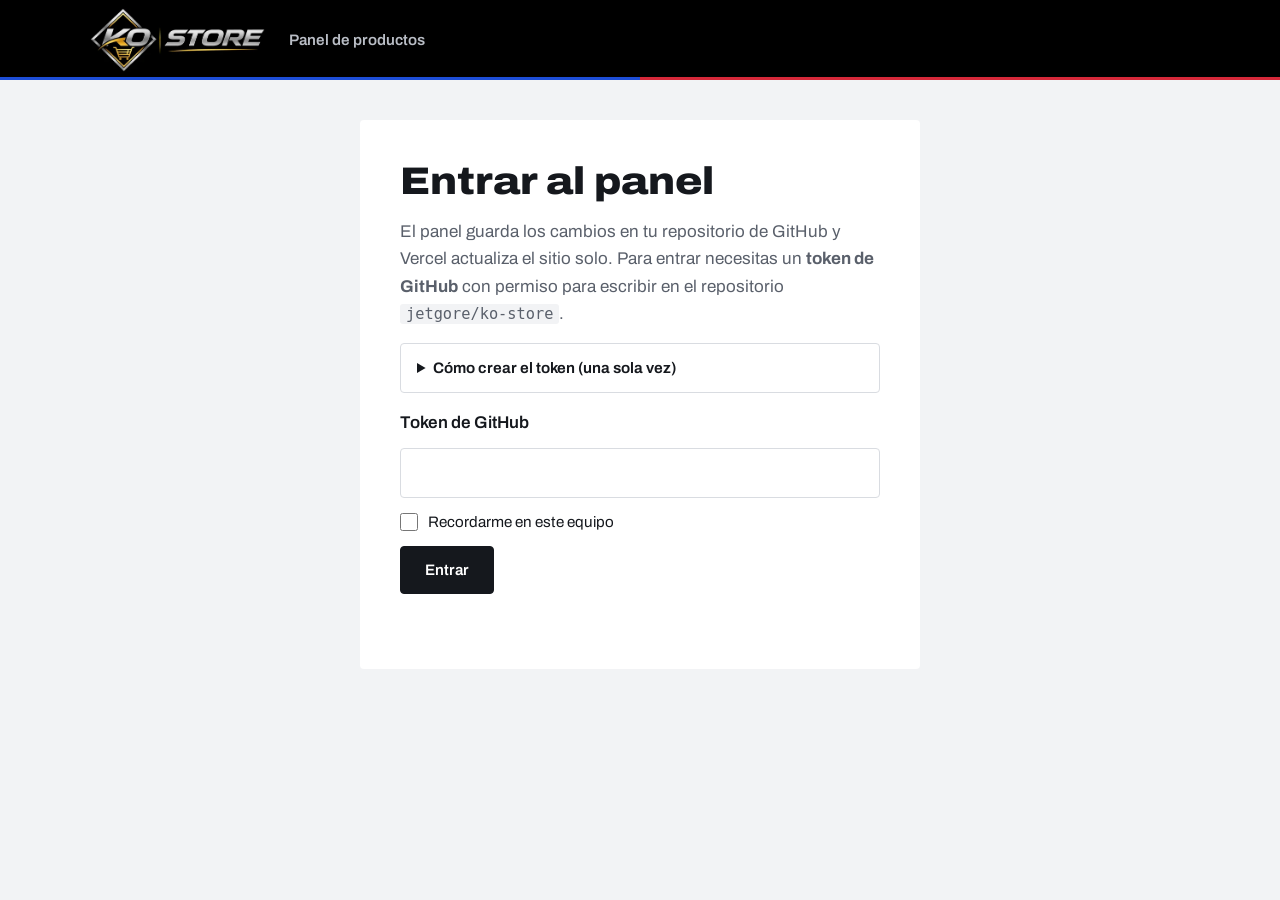
==== admin.html @ 57904e0a "Agrega panel de administración de productos - admin.html: crear, editar, ocultar, destacar y borrar " ====
<!doctype html>
<html lang="es-CL">
<head>
  <meta charset="utf-8">
  <meta name="viewport" content="width=device-width, initial-scale=1">
  <meta name="robots" content="noindex, nofollow">
  <title>Panel de productos — KO Store</title>
  <link rel="icon" type="image/png" href="recursosgraficos/favicon.png">
  <link rel="preconnect" href="https://fonts.googleapis.com">
  <link rel="preconnect" href="https://fonts.gstatic.com" crossorigin>
  <link href="https://fonts.googleapis.com/css2?family=Archivo:wdth,wght@62..125,400..900&display=swap" rel="stylesheet">
  <link rel="stylesheet" href="styles.css">
  <link rel="stylesheet" href="admin.css">
</head>
<body class="admin">
  <header class="site-header">
    <div class="wrap header-inner">
      <a href="index.html" class="logo" aria-label="Ir al sitio">
        <img src="recursosgraficos/kostore-web.webp" alt="KO Store" width="131" height="48">
      </a>
      <p class="admin-title">Panel de productos</p>
      <button type="button" class="admin-logout" id="logout" hidden>Salir</button>
    </div>
  </header>

  <main class="wrap admin-main">
    <!-- Acceso -->
    <section id="login" class="admin-card login" hidden>
      <h1>Entrar al panel</h1>
      <p>El panel guarda los cambios en tu repositorio de GitHub y Vercel actualiza el sitio solo. Para entrar necesitas un <strong>token de GitHub</strong> con permiso para escribir en el repositorio <code id="repoName"></code>.</p>
      <details class="help-token">
        <summary>Cómo crear el token (una sola vez)</summary>
        <ol>
          <li>Entra a <a href="https://github.com/settings/personal-access-tokens/new" target="_blank" rel="noopener">GitHub → Settings → Fine-grained tokens</a>.</li>
          <li>En <em>Repository access</em> elige <em>Only select repositories</em> y marca solo <code id="repoName2"></code>.</li>
          <li>En <em>Permissions → Repository permissions</em>, pon <em>Contents</em> en <em>Read and write</em>.</li>
          <li>Crea el token, cópialo y pégalo aquí.</li>
        </ol>
      </details>
      <form id="loginForm" class="login-form">
        <label for="token">Token de GitHub</label>
        <input id="token" type="password" autocomplete="off" required>
        <label class="check"><input type="checkbox" id="remember"> Recordarme en este equipo</label>
        <button type="submit" class="btn btn-primary">Entrar</button>
        <p class="form-msg" id="loginMsg" aria-live="polite"></p>
      </form>
    </section>

    <!-- Lista de productos -->
    <section id="panel" hidden>
      <div class="admin-toolbar">
        <div>
          <h1>Productos</h1>
          <p class="admin-sub" id="summary"></p>
        </div>
        <div class="admin-actions">
          <div class="search">
            <label for="filter" class="visually-hidden">Buscar productos</label>
            <svg viewBox="0 0 24 24" width="18" height="18" aria-hidden="true"><circle cx="11" cy="11" r="6.5" fill="none" stroke="currentColor" stroke-width="1.8"/><path d="M16 16l4.5 4.5" stroke="currentColor" stroke-width="1.8" stroke-linecap="round"/></svg>
            <input id="filter" type="search" placeholder="Buscar producto…" autocomplete="off">
          </div>
          <button type="button" class="btn btn-primary" id="addBtn">Agregar producto</button>
        </div>
      </div>
      <div class="table-wrap">
        <table class="admin-table">
          <thead>
            <tr>
              <th scope="col">Foto</th>
              <th scope="col">Producto</th>
              <th scope="col">Precio</th>
              <th scope="col">Visible</th>
              <th scope="col">Destacado</th>
              <th scope="col"><span class="visually-hidden">Acciones</span></th>
            </tr>
          </thead>
          <tbody id="rows"></tbody>
        </table>
      </div>
    </section>
  </main>

  <!-- Barra para publicar -->
  <div class="publish-bar" id="publishBar" hidden>
    <div class="wrap publish-inner">
      <p id="pendingText"></p>
      <div class="publish-btns">
        <button type="button" class="btn btn-ghost-light" id="discardBtn">Descartar</button>
        <button type="button" class="btn btn-light" id="publishBtn">Publicar cambios</button>
      </div>
    </div>
  </div>
  <p class="toast" id="toast" role="status" aria-live="polite" hidden></p>

  <!-- Editor de producto -->
  <dialog id="editor" class="editor" aria-labelledby="editorTitle">
    <form id="editForm" method="dialog" novalidate>
      <div class="editor-head">
        <h2 id="editorTitle">Producto</h2>
        <button type="button" class="drawer-close" id="closeEditor" aria-label="Cerrar">
          <svg viewBox="0 0 24 24" width="22" height="22" aria-hidden="true"><path d="M6 6l12 12M18 6L6 18" stroke="currentColor" stroke-width="1.8" stroke-linecap="round"/></svg>
        </button>
      </div>
      <div class="editor-body">
        <div class="field">
          <label for="f-name">Nombre</label>
          <input id="f-name" required>
        </div>
        <div class="row-2">
          <div class="field">
            <label for="f-cat">Categoría</label>
            <select id="f-cat"></select>
          </div>
          <div class="field">
            <label for="f-id">Código (en la URL y el carro)</label>
            <input id="f-id" pattern="[a-z0-9-]+" required>
          </div>
        </div>
        <div class="row-2">
          <div class="field">
            <label for="f-price">Precio (CLP)</label>
            <input id="f-price" type="number" inputmode="numeric" min="0" step="10" required>
          </div>
          <div class="field">
            <label for="f-old">Precio anterior (opcional, se muestra tachado)</label>
            <input id="f-old" type="number" inputmode="numeric" min="0" step="10">
          </div>
        </div>
        <div class="field">
          <label for="f-spec">Descripción corta</label>
          <textarea id="f-spec" rows="2"></textarea>
        </div>
        <div class="row-2">
          <div class="field">
            <label for="f-etiqueta">Etiqueta sobre la foto</label>
            <select id="f-etiqueta">
              <option value="">Ninguna</option>
              <option value="nuevo">Nuevo</option>
              <option value="oferta">Oferta</option>
            </select>
          </div>
          <div class="field">
            <label for="f-badge">Texto destacado (ej: Aprobado WT)</label>
            <input id="f-badge">
          </div>
        </div>
        <div class="field">
          <label for="f-sizes">Tallas, separadas por coma (vacío = talla única)</label>
          <input id="f-sizes" placeholder="Ej: S, M, L">
          <div class="presets" id="presets"></div>
        </div>

        <fieldset class="photos">
          <legend>Fotos</legend>
          <div class="photo-slot" data-slot="img">
            <div class="photo-prev"></div>
            <div>
              <p class="photo-label">Foto principal</p>
              <label class="btn btn-ghost btn-sm">Subir foto<input type="file" accept="image/*" hidden></label>
              <button type="button" class="link-btn photo-remove">Quitar</button>
            </div>
          </div>
          <div class="photo-slot" data-slot="img2">
            <div class="photo-prev"></div>
            <div>
              <p class="photo-label">Segunda foto (al pasar el mouse)</p>
              <label class="btn btn-ghost btn-sm">Subir foto<input type="file" accept="image/*" hidden></label>
              <button type="button" class="link-btn photo-remove">Quitar</button>
            </div>
          </div>
          <label class="check"><input type="checkbox" id="f-cover"> La foto es un primer plano: que llene todo el recuadro</label>
        </fieldset>

        <div class="checks">
          <label class="check"><input type="checkbox" id="f-activo"> Visible en la tienda</label>
          <label class="check"><input type="checkbox" id="f-destacado"> Destacado en la portada (máximo 4)</label>
        </div>
        <p class="form-msg error" id="editMsg" aria-live="polite"></p>
      </div>
      <div class="editor-foot">
        <button type="button" class="btn btn-ghost" id="cancelEdit">Cancelar</button>
        <button type="submit" class="btn btn-primary">Guardar producto</button>
      </div>
    </form>
  </dialog>

  <script src="config.js"></script>
  <script src="catalogo.js"></script>
  <script src="admin.js"></script>
</body>
</html>
---- styles.css ----
/* KO Store — estilos */
:root {
  --paper: #FFFFFF;
  --mist: #F2F3F5;
  --line: #D9DCE1;
  --ink: #15181D;
  --ink-soft: #5A606B;
  --chung: #1D4ED8;
  --hong: #D62839;
  --black: #000000;
  --hero-bg: #EEEFF3; /* mismo gris claro del borde izquierdo de fondo.png */

  --font: "Archivo", system-ui, sans-serif;
  --wrap: 1180px;
  --gutter: clamp(16px, 4vw, 40px);
  --radius: 4px;
}

*, *::before, *::after { box-sizing: border-box; }
html { scroll-behavior: smooth; }
body {
  margin: 0;
  background: var(--paper);
  color: var(--ink);
  font-family: var(--font);
  font-size: 1.0625rem;
  line-height: 1.6;
  -webkit-font-smoothing: antialiased;
}
img, svg { display: block; max-width: 100%; }
a { color: inherit; }
h1, h2, h3, h4 { margin: 0; }
p { margin: 0; }

.wrap {
  max-width: var(--wrap);
  margin: 0 auto;
  padding: 0 var(--gutter);
}

.skip {
  position: absolute; left: -999px; top: 8px;
  background: var(--ink); color: var(--paper); padding: 8px 12px; z-index: 100;
}
.skip:focus { left: 8px; }

:focus-visible {
  outline: 2px solid var(--chung);
  outline-offset: 3px;
}

/* ---------- Header ---------- */
/* El logo viene sobre negro puro: header y footer usan ese mismo negro */
.site-header {
  position: sticky; top: 0; z-index: 50;
  background: var(--black);
  color: var(--paper);
}
.header-inner {
  display: flex; align-items: center; justify-content: space-between;
  height: 80px; gap: 24px;
}
.logo { display: inline-flex; align-items: center; text-decoration: none; }
.logo img { height: 64px; width: auto; }
section[id] { scroll-margin-top: 80px; }
.nav { display: flex; gap: 32px; }
.nav a {
  text-decoration: none;
  font-size: .95rem;
  font-weight: 500;
  color: #B9BDC5;
}
.nav a:hover { color: var(--paper); }
.site-header :focus-visible, .site-footer :focus-visible { outline-color: var(--paper); }
.cart {
  position: relative; display: inline-flex; padding: 6px;
  text-decoration: none; color: var(--paper);
}
.cart-count {
  position: absolute; top: -2px; right: -6px;
  min-width: 18px; height: 18px; padding: 0 5px;
  border-radius: 9px;
  background: var(--paper); color: var(--black);
  font-size: .7rem; font-weight: 700; line-height: 18px; text-align: center;
}

/* ---------- Buttons ---------- */
.btn {
  display: inline-flex; align-items: center; justify-content: center;
  min-height: 48px; padding: 0 24px;
  border: 1.5px solid var(--ink);
  border-radius: var(--radius);
  font: inherit; font-weight: 600; font-size: .95rem;
  text-decoration: none; cursor: pointer;
  transition: background-color .15s, color .15s;
}
.btn-primary { background: var(--ink); color: var(--paper); }
.btn-primary:hover { background: #2B3038; border-color: #2B3038; }
.btn-ghost { background: transparent; color: var(--ink); }
.btn-ghost:hover { background: var(--mist); }
.btn-light { background: var(--paper); color: var(--ink); border-color: var(--paper); }
.btn-light:hover { background: var(--mist); }

/* ---------- Hero ---------- */
/* Escritorio: la imagen se ancla a la derecha con su proporción real (sin recortar
   productos) y su borde izquierdo se funde con el fondo gris claro del hero.
   El texto vive en la columna izquierda, sobre el espacio libre de la imagen. */
.hero {
  --hero-h: clamp(520px, 44vw, 700px);
  position: relative;
  overflow: hidden;
  background: var(--hero-bg);
  min-height: var(--hero-h);
  display: flex; align-items: center;
  padding: 56px 0;
}
.hero-grid { position: relative; z-index: 1; width: 100%; }
.hero-copy { max-width: min(560px, 46%); }
.hero-img {
  position: absolute; top: 0; right: 0;
  height: 100%; width: auto; max-width: none;
  aspect-ratio: 1671 / 941;
  object-fit: cover;
  -webkit-mask-image: linear-gradient(to right, transparent 12%, #000 36%);
          mask-image: linear-gradient(to right, transparent 12%, #000 36%);
}
.hero .lead { max-width: 40ch; }
.hero h1 {
  font-weight: 850;
  font-stretch: 115%;
  font-size: clamp(2.3rem, 4vw, 3.6rem);
  line-height: 1.02;
  letter-spacing: -0.025em;
}
.lead {
  margin-top: 28px;
  max-width: 46ch;
  font-size: 1.15rem;
  color: var(--ink-soft);
}
.actions { margin-top: 36px; display: flex; flex-wrap: wrap; gap: 12px; }

/* Tablet horizontal: columna de texto más angosta para no tocar los productos */
@media (max-width: 1180px) {
  .hero { --hero-h: 500px; }
  .hero-copy { max-width: 400px; }
  .hero h1 { font-size: clamp(2.2rem, 4.4vw, 3.2rem); }
  .hero .lead { font-size: 1.05rem; }
}

/* Tablet vertical y móvil: texto arriba, imagen debajo recortada hacia los productos */
@media (max-width: 960px) {
  .hero {
    display: block; min-height: 0;
    padding: clamp(40px, 7vw, 64px) 0 0;
  }
  .hero-copy { max-width: 560px; }
  .hero-img {
    position: static; display: block;
    width: 100%; height: auto; max-width: 100%;
    aspect-ratio: 4 / 3;
    object-position: 100% 75%;
    margin-top: 28px;
    -webkit-mask-image: none; mask-image: none;
  }
}
@media (max-width: 560px) {
  .hero-img { aspect-ratio: 1 / 1; object-position: 96% 80%; }
}

/* ---------- Service strip ---------- */
.service { border-top: 1px solid var(--line); border-bottom: 1px solid var(--line); }
.service-row {
  display: grid; grid-template-columns: repeat(3, 1fr);
}
.service-row p {
  padding: 22px 24px;
  font-size: .95rem; color: var(--ink-soft);
}
.service-row p + p { border-left: 1px solid var(--line); }
.service-row p:first-child { padding-left: 0; }
.service-row strong { display: block; color: var(--ink); font-weight: 650; }

/* ---------- Sections ---------- */
.section { padding: clamp(64px, 9vw, 112px) 0; }
.section-alt { background: var(--mist); }
.section-head { margin-bottom: 40px; max-width: 60ch; }
.section h2 {
  font-weight: 800;
  font-stretch: 112%;
  font-size: clamp(1.75rem, 3.2vw, 2.5rem);
  line-height: 1.1;
  letter-spacing: -0.02em;
}
.section-head p { margin-top: 12px; color: var(--ink-soft); }

/* ---------- Categories ---------- */
.cat-list { list-style: none; margin: 0; padding: 0; border-top: 1.5px solid var(--ink); }
.cat-list li { border-bottom: 1px solid var(--line); }
.cat-list a {
  display: grid;
  grid-template-columns: 16rem 1fr auto;
  gap: 24px; align-items: baseline;
  padding: 24px 0;
  text-decoration: none;
  transition: padding-left .2s;
}
.cat-list a:hover { padding-left: 12px; }
.cat-list a:hover .cat-name { text-decoration: underline; text-underline-offset: 4px; text-decoration-thickness: 2px; }
.cat-name { font-weight: 750; font-stretch: 110%; font-size: 1.3rem; }
.cat-desc { color: var(--ink-soft); max-width: 56ch; }
.cat-count { font-size: .9rem; color: var(--ink-soft); white-space: nowrap; }

/* ---------- Products ---------- */
.products {
  display: grid; grid-template-columns: repeat(4, 1fr); gap: 24px;
}
.product {
  display: flex; flex-direction: column;
  background: var(--paper);
  padding: 16px 16px 20px;
  border-radius: var(--radius);
}
.ph {
  aspect-ratio: 4 / 5;
  background: var(--mist);
  border-radius: 2px;
  display: grid; place-items: center;
  margin-bottom: 18px;
}
.ph span {
  font-weight: 900; font-stretch: 125%;
  font-size: 1.25rem; color: #C3C7CE;
}
/* Fotos con fondo blanco: la caja pasa a blanco para que no se note el recorte */
.ph-photo { background: var(--paper); position: relative; overflow: hidden; }
.ph-photo img {
  width: 100%; height: 100%;
  object-fit: contain;
  padding: 8px;
}
.ph-photo img.cover { object-fit: cover; padding: 0; }
.ph-swap img { position: absolute; inset: 0; transition: opacity .3s; }
.ph-swap img + img { opacity: 0; }
.product:hover .ph-swap img:first-child { opacity: 0; }
.product:hover .ph-swap img + img { opacity: 1; }

/* ---------- Combate / poomsae ---------- */
.dobok-split {
  display: grid; grid-template-columns: 1fr 1fr;
  border-top: 1.5px solid var(--ink);
}
.dobok-type {
  display: grid; grid-template-columns: 1fr 1.1fr;
  gap: 28px; align-items: center;
  padding: 40px 40px 40px 0;
}
.dobok-type + .dobok-type {
  border-left: 1px solid var(--line);
  padding: 40px 0 40px 40px;
}
.dobok-img { aspect-ratio: 3 / 4; }
.dobok-img img { width: 100%; height: 100%; object-fit: contain; }
.dobok-body h3 {
  font-weight: 800; font-stretch: 112%;
  font-size: 1.45rem; line-height: 1.15;
}
.dobok-body p { margin-top: 12px; color: var(--ink-soft); font-size: 1rem; }
.dobok-body ul {
  list-style: none; margin: 18px 0 24px; padding: 0;
  font-size: .95rem;
}
.dobok-body li { padding: 7px 0; border-bottom: 1px solid var(--line); }
.dobok-body li:first-child { border-top: 1px solid var(--line); }
.dobok-body .btn { min-height: 44px; padding: 0 18px; font-size: .9rem; }
.tag { font-size: .8rem; font-weight: 600; color: var(--ink-soft); }
.tag-wt { color: var(--chung); }
.product h3 {
  margin-top: 6px;
  font-size: 1.1rem; font-weight: 700; line-height: 1.3;
}
.spec { margin-top: 6px; font-size: .92rem; color: var(--ink-soft); flex-grow: 1; }
.price { margin-top: 14px; font-weight: 750; font-size: 1.2rem; }
.btn-add {
  margin-top: 14px; width: 100%;
  background: transparent; color: var(--ink);
  min-height: 44px;
}
.btn-add:hover { background: var(--ink); color: var(--paper); }
.btn-add.added { background: var(--ink); color: var(--paper); }

/* ---------- Size tool ---------- */
.sizes {
  display: grid; grid-template-columns: 1fr 1fr;
  gap: clamp(32px, 6vw, 80px); align-items: start;
}
.sizes-copy p { margin-top: 16px; color: var(--ink-soft); max-width: 52ch; }
.size-tool {
  border: 1.5px solid var(--ink);
  border-radius: var(--radius);
  padding: clamp(20px, 3vw, 32px);
}
.size-tool label { display: block; font-weight: 600; margin-bottom: 10px; }
.size-input { display: flex; gap: 10px; }
input, textarea {
  font: inherit; color: var(--ink);
  width: 100%;
  min-height: 48px;
  padding: 10px 14px;
  border: 1.5px solid var(--line);
  border-radius: var(--radius);
  background: var(--paper);
}
input:focus, textarea:focus { border-color: var(--ink); outline: none; box-shadow: 0 0 0 3px rgba(29,78,216,.25); }
.size-input input { flex: 1; min-width: 0; }
.size-result { margin-top: 20px; color: var(--ink-soft); }
.size-result .size-big {
  display: block;
  font-weight: 900; font-stretch: 125%;
  font-size: 3.5rem; line-height: 1; color: var(--ink);
  margin-bottom: 6px;
}

/* ---------- Clubs ---------- */
.clubs { background: var(--black); color: var(--paper); }
.clubs-grid {
  display: grid; grid-template-columns: 1fr 1fr;
  gap: clamp(32px, 6vw, 80px); align-items: start;
}
.clubs-grid > div p { margin-top: 16px; color: #B7BCC6; max-width: 48ch; }
.club-form { display: grid; gap: 16px; }
.field label { display: block; font-size: .92rem; font-weight: 600; margin-bottom: 6px; }
.clubs input, .clubs textarea {
  background: transparent; color: var(--paper); border-color: #3A404A;
}
.clubs input:focus, .clubs textarea:focus { border-color: var(--paper); }
.clubs textarea::placeholder { color: #7D838E; }
.clubs :focus-visible { outline-color: var(--paper); }
.club-form .btn { justify-self: start; }
.form-msg { font-size: .95rem; min-height: 1.5em; }
.form-msg.error { color: #FF8A95; }

/* ---------- Footer ---------- */
.site-footer { padding: 64px 0 28px; background: var(--black); color: var(--paper); border-top: 1px solid #262A31; }
.site-footer .logo img { height: 60px; }
.footer-grid {
  display: grid; grid-template-columns: 2fr 1fr 1fr 1fr; gap: 32px;
}
.footer-grid nav { display: flex; flex-direction: column; gap: 8px; }
.footer-grid h4 { font-size: .95rem; font-weight: 700; margin-bottom: 4px; }
.footer-grid nav a { text-decoration: none; color: #9EA3AD; font-size: .95rem; }
.footer-grid nav a:hover { color: var(--paper); }
.muted { color: #9EA3AD; font-size: .92rem; margin-top: 10px; }
.footer-bottom { margin-top: 48px; padding-top: 20px; border-top: 1px solid #262A31; }

/* ---------- Responsive ---------- */
@media (max-width: 960px) {
  .products { grid-template-columns: repeat(2, 1fr); }
  .cat-list a { grid-template-columns: 1fr auto; }
  .cat-desc { grid-column: 1 / -1; grid-row: 2; }
  .footer-grid { grid-template-columns: 1fr 1fr; }
  .dobok-split { grid-template-columns: 1fr; }
  .dobok-type, .dobok-type + .dobok-type { padding: 32px 0; border-left: 0; }
  .dobok-type + .dobok-type { border-top: 1px solid var(--line); }
}
@media (max-width: 760px) {
  .nav { display: none; }
  .sizes, .clubs-grid { grid-template-columns: 1fr; }
  .service-row { grid-template-columns: 1fr; }
  .service-row p { padding: 16px 0; }
  .service-row p + p { border-left: 0; border-top: 1px solid var(--line); }
}
@media (max-width: 480px) {
  .products { grid-template-columns: 1fr; }
  .size-input { flex-direction: column; }
  .dobok-type { grid-template-columns: 1fr; }
  .dobok-img { max-width: 240px; margin: 0 auto; }
  .logo img { height: 40px; }
  .actions .btn { flex: 1 1 100%; }
  .footer-grid { grid-template-columns: 1fr; }
}

@media (prefers-reduced-motion: reduce) {
  html { scroll-behavior: auto; }
  *, *::before, *::after { animation: none !important; transition: none !important; }
}

/* =========================================================
   Tienda y carro
   ========================================================= */
.visually-hidden {
  position: absolute; width: 1px; height: 1px; overflow: hidden;
  clip: rect(0 0 0 0); white-space: nowrap;
}
button.cart { background: none; border: 0; cursor: pointer; font: inherit; }
.nav a[aria-current="page"] { color: var(--paper); text-decoration: underline; text-underline-offset: 8px; text-decoration-thickness: 2px; }

/* Encabezado de tienda */
.shop-head { padding: clamp(40px, 6vw, 72px) 0 28px; }
.shop-head h1 {
  font-weight: 850; font-stretch: 115%;
  font-size: clamp(2.2rem, 4.5vw, 3.5rem);
  line-height: 1.02; letter-spacing: -0.025em;
}
.shop-head .lead { margin-top: 14px; }

.toolbar {
  margin-top: 36px;
  display: flex; flex-direction: column; gap: 18px;
  padding-top: 24px; border-top: 1.5px solid var(--ink);
}
.chips { display: flex; flex-wrap: wrap; gap: 8px; }
.chip {
  font: inherit; font-size: .92rem; font-weight: 600;
  min-height: 40px; padding: 0 16px;
  border: 1.5px solid var(--line); border-radius: 20px;
  background: var(--paper); color: var(--ink); cursor: pointer;
}
.chip span { color: var(--ink-soft); font-weight: 500; margin-left: 4px; }
.chip:hover { border-color: var(--ink); }
.chip[aria-pressed="true"] { background: var(--ink); border-color: var(--ink); color: var(--paper); }
.chip[aria-pressed="true"] span { color: #B9BDC5; }

.toolbar-controls { display: flex; flex-wrap: wrap; gap: 12px; align-items: center; justify-content: space-between; }
.search { position: relative; flex: 1 1 280px; max-width: 420px; }
.search svg { position: absolute; left: 14px; top: 50%; transform: translateY(-50%); color: var(--ink-soft); }
.search input { padding-left: 42px; }
.sort { display: flex; align-items: center; gap: 10px; font-size: .92rem; font-weight: 600; }
select {
  font: inherit; color: var(--ink);
  min-height: 44px; padding: 0 36px 0 12px;
  border: 1.5px solid var(--line); border-radius: var(--radius);
  background: var(--paper) url("data:image/svg+xml,%3Csvg xmlns='http://www.w3.org/2000/svg' width='12' height='8'%3E%3Cpath d='M1 1l5 5 5-5' fill='none' stroke='%2315181D' stroke-width='1.6'/%3E%3C/svg%3E") no-repeat right 12px center;
  appearance: none; cursor: pointer;
}
select:focus { border-color: var(--ink); outline: none; box-shadow: 0 0 0 3px rgba(29,78,216,.25); }
select.needs-size { border-color: var(--hong); }

/* Grilla del catálogo */
.catalog { background: var(--mist); padding: 32px 0 clamp(64px, 9vw, 112px); }
.result-count { font-size: .92rem; color: var(--ink-soft); margin-bottom: 18px; }
.catalog-grid > * { min-width: 0; }
.pick-size { margin-top: 14px; display: flex; align-items: center; gap: 10px; font-size: .9rem; font-weight: 600; }
.pick-size select { flex: 1; min-width: 0; min-height: 40px; font-weight: 500; font-size: .92rem; }
.pick-size.one { color: var(--ink-soft); font-weight: 500; min-height: 40px; }
.size-error { font-size: .85rem; color: var(--hong); min-height: 1.3em; margin-top: 4px; }
.catalog .btn-add { margin-top: 6px; }
.no-results[hidden] { display: none; }
.no-results { padding: 48px 0; display: grid; gap: 16px; justify-items: start; max-width: 52ch; color: var(--ink-soft); }

/* Panel del carro */
.drawer-overlay {
  position: fixed; inset: 0; z-index: 90;
  background: rgba(0,0,0,.45);
  opacity: 0; visibility: hidden;
  transition: opacity .2s, visibility .2s;
}
.drawer {
  position: fixed; top: 0; right: 0; bottom: 0; z-index: 100;
  width: min(420px, 100%);
  background: var(--paper);
  display: flex; flex-direction: column;
  transform: translateX(100%); visibility: hidden;
  transition: transform .25s ease, visibility .25s;
}
.drawer-open { overflow: hidden; }
.drawer-open .drawer-overlay { opacity: 1; visibility: visible; }
.drawer-open .drawer { transform: none; visibility: visible; }

.drawer-head {
  display: flex; align-items: center; justify-content: space-between;
  padding: 20px 24px; border-bottom: 1px solid var(--line);
}
.drawer-head h2 { font-weight: 800; font-stretch: 112%; font-size: 1.4rem; }
.drawer-close { background: none; border: 0; padding: 6px; cursor: pointer; color: var(--ink); }

.drawer-list { list-style: none; margin: 0; padding: 0 24px; overflow-y: auto; flex: 1; }
.line {
  display: grid; grid-template-columns: 64px 1fr auto; gap: 14px;
  padding: 18px 0; border-bottom: 1px solid var(--line);
}
.line-thumb {
  width: 64px; height: 80px; background: var(--mist); border-radius: 2px;
  display: grid; place-items: center; overflow: hidden;
}
.line-thumb img { width: 100%; height: 100%; object-fit: contain; background: var(--paper); }
.line-thumb img.cover { object-fit: cover; }
.line-thumb span { font-weight: 900; font-stretch: 125%; font-size: .7rem; color: #A9AEB7; text-align: center; padding: 4px; }
.line-info { min-width: 0; display: grid; gap: 8px; align-content: start; }
.line-name { font-weight: 650; line-height: 1.3; }
.line-size { display: flex; align-items: center; gap: 8px; font-size: .85rem; color: var(--ink-soft); }
.line-size select { min-height: 34px; font-size: .85rem; padding: 0 30px 0 10px; background-position: right 10px center; }
.line-qty { display: flex; align-items: center; gap: 4px; }
.line-qty button {
  width: 30px; height: 30px; border: 1.5px solid var(--line); border-radius: var(--radius);
  background: var(--paper); font: inherit; cursor: pointer; color: var(--ink);
}
.line-qty span { min-width: 26px; text-align: center; font-variant-numeric: tabular-nums; font-weight: 600; }
.line-qty .line-remove {
  width: auto; height: auto; border: 0; margin-left: 10px; padding: 4px;
  font-size: .85rem; color: var(--ink-soft); text-decoration: underline; text-underline-offset: 3px;
}
.line-price { font-weight: 700; font-variant-numeric: tabular-nums; white-space: nowrap; }

.drawer-empty { display: none; padding: 32px 24px; gap: 16px; justify-items: start; color: var(--ink-soft); }
.drawer.is-empty .drawer-empty { display: grid; }
.drawer.is-empty .drawer-foot, .drawer.is-empty .drawer-list { display: none; }

.drawer-foot { padding: 20px 24px 24px; border-top: 1.5px solid var(--ink); display: grid; gap: 10px; }
.drawer-total { display: flex; justify-content: space-between; align-items: baseline; font-size: 1.05rem; }
.drawer-total strong { font-size: 1.35rem; font-variant-numeric: tabular-nums; }
.drawer-ship { font-size: .88rem; color: var(--ink-soft); }
.drawer-pay { width: 100%; margin-top: 4px; }
.drawer-msg { font-size: .9rem; color: var(--ink-soft); }
.drawer-msg.error { color: var(--hong); }

@media (max-width: 760px) {
  .toolbar-controls { flex-direction: column; align-items: stretch; }
  .search { max-width: none; flex-basis: auto; }
  .sort select { flex: 1; }
}

/* =========================================================
   Aviso, menú móvil, WhatsApp, ayuda y etiquetas
   ========================================================= */
/* Franja azul/rojo bajo el header: los colores chung y hong del taekwondo */
.site-header::after {
  content: ""; position: absolute; left: 0; right: 0; bottom: 0; height: 3px;
  background: linear-gradient(to right, var(--chung) 50%, var(--hong) 50%);
}
.hero h1 .chung { color: var(--chung); }
.hero h1 .hong { color: var(--hong); }

.promo-bar { background: var(--hong); color: var(--paper); text-align: center; font-size: .9rem; font-weight: 600; }
.promo-bar p { padding: 9px 0; }
.promo-bar a { margin-left: 8px; text-underline-offset: 3px; }
.promo-bar :focus-visible { outline-color: var(--paper); }

/* Menú móvil: escondido en escritorio */
.menu-toggle {
  display: none; margin-left: auto; padding: 6px;
  background: none; border: 0; color: var(--paper); cursor: pointer;
}
@media (max-width: 760px) {
  .menu-toggle { display: inline-flex; }
  .header-inner { gap: 12px; }
  .nav {
    display: none;
    position: absolute; top: 100%; left: 0; right: 0;
    flex-direction: column; gap: 0;
    background: var(--black); border-top: 1px solid #262A31;
    padding: 8px var(--gutter) 16px;
  }
  .menu-open .nav { display: flex; }
  .nav a { padding: 14px 0; font-size: 1.05rem; border-bottom: 1px solid #262A31; }
  .nav a[aria-current="page"] { text-decoration: none; }
}

/* Botón flotante de WhatsApp */
.wa-float {
  position: fixed; right: 20px; bottom: 20px; z-index: 80;
  width: 56px; height: 56px; border-radius: 50%;
  display: grid; place-items: center;
  background: #25D366; color: var(--paper);
  box-shadow: 0 4px 14px rgba(0,0,0,.25);
  transition: transform .15s;
}
.wa-float:hover { transform: scale(1.06); }
.drawer-open .wa-float { display: none; }

/* Etiquetas sobre la foto y precio de oferta */
.ph { position: relative; }
.badge {
  position: absolute; top: 10px; left: 10px; z-index: 1;
  padding: 3px 10px; border-radius: 12px;
  font-size: .75rem; font-weight: 700; letter-spacing: .02em; text-transform: uppercase;
  color: var(--paper); background: var(--chung);
}
.badge-oferta { background: var(--hong); }
.price-old { margin-left: 8px; font-weight: 500; font-size: .95rem; color: var(--ink-soft); text-decoration: line-through; }
.price.on-sale { color: var(--hong); }

/* Página de ayuda */
.help { padding: clamp(40px, 6vw, 64px) 0; border-top: 1px solid var(--line); }
.help-grid { display: grid; grid-template-columns: 1fr 2fr; gap: clamp(20px, 5vw, 64px); }
.help-body { display: grid; gap: 14px; color: var(--ink-soft); max-width: 62ch; }
.help-body a { color: var(--chung); }
.faq details { border-bottom: 1px solid var(--line); padding: 4px 0 14px; }
.faq summary { cursor: pointer; font-weight: 650; color: var(--ink); padding: 10px 0 4px; }
.faq details p { margin-top: 8px; }
@media (max-width: 760px) {
  .help-grid { grid-template-columns: 1fr; }
}
---- admin.css ----
/* KO Store — panel de productos (usa los tokens de styles.css) */
.admin { background: var(--mist); }
.admin-title { margin-right: auto; color: #B9BDC5; font-weight: 600; font-size: .95rem; }
.admin-logout { background: none; border: 1.5px solid #3A404A; border-radius: var(--radius); color: var(--paper); font: inherit; font-size: .9rem; padding: 6px 14px; cursor: pointer; }
.admin-logout:hover { border-color: var(--paper); }
.admin-main { padding-top: 40px; padding-bottom: 120px; }
.admin h1 { font-weight: 850; font-stretch: 112%; font-size: clamp(1.8rem, 3.5vw, 2.4rem); line-height: 1.1; }
.admin code { font-size: .9em; background: var(--mist); padding: 1px 6px; border-radius: 3px; }
.btn-sm { min-height: 38px; padding: 0 14px; font-size: .88rem; }
.check { display: flex; align-items: center; gap: 10px; font-size: .95rem; cursor: pointer; }
.check input { width: 18px; height: 18px; min-height: 0; margin: 0; accent-color: var(--ink); }
.link-btn { background: none; border: 0; padding: 4px; font: inherit; font-size: .9rem; font-weight: 600; color: var(--ink); text-decoration: underline; text-underline-offset: 3px; cursor: pointer; }
.link-btn.danger { color: var(--hong); }
.link-btn[hidden] { display: none; }

/* Acceso */
.admin-card { background: var(--paper); border-radius: var(--radius); padding: clamp(24px, 4vw, 40px); }
.login { max-width: 560px; margin: 0 auto; display: grid; gap: 16px; }
.login > p { color: var(--ink-soft); }
.help-token { border: 1px solid var(--line); border-radius: var(--radius); padding: 12px 16px; font-size: .95rem; }
.help-token summary { cursor: pointer; font-weight: 650; }
.help-token ol { margin: 12px 0 4px; padding-left: 20px; display: grid; gap: 6px; color: var(--ink-soft); }
.help-token a { color: var(--chung); }
.login-form { display: grid; gap: 12px; }
.login-form label:first-child { font-weight: 600; }
.login-form .btn { justify-self: start; }

/* Lista */
.admin-toolbar { display: flex; flex-wrap: wrap; gap: 20px; align-items: end; justify-content: space-between; margin-bottom: 24px; }
.admin-sub { margin-top: 6px; color: var(--ink-soft); font-size: .95rem; }
.admin-actions { display: flex; flex-wrap: wrap; gap: 12px; align-items: center; }
.admin-actions .search { flex: 1 1 240px; }
.table-wrap { position: relative; background: var(--paper); border-radius: var(--radius); overflow-x: auto; }
.admin-table { width: 100%; border-collapse: collapse; font-size: .95rem; }
.admin-table th { text-align: left; font-size: .8rem; font-weight: 650; color: var(--ink-soft); text-transform: uppercase; letter-spacing: .04em; padding: 14px 16px; border-bottom: 1.5px solid var(--ink); white-space: nowrap; }
.admin-table td { padding: 12px 16px; border-bottom: 1px solid var(--line); vertical-align: middle; }
.admin-table tr.is-hidden td:not(:nth-child(4)) { opacity: .45; }
.admin-table .empty { color: var(--ink-soft); padding: 32px 16px; }
.thumb { width: 56px; height: 70px; background: var(--mist); border-radius: 2px; display: grid; place-items: center; overflow: hidden; }
.thumb img { width: 100%; height: 100%; object-fit: contain; background: var(--paper); }
.thumb img.cover { object-fit: cover; }
.thumb span { font-size: .65rem; color: #A9AEB7; font-weight: 700; text-align: center; }
.row-name { font-weight: 650; line-height: 1.3; }
.row-cat { font-size: .85rem; color: var(--ink-soft); margin-top: 2px; }
.row-price { font-weight: 700; white-space: nowrap; font-variant-numeric: tabular-nums; }
.row-price s { display: block; font-weight: 500; font-size: .82rem; color: var(--ink-soft); }
.row-actions { white-space: nowrap; text-align: right; }
.pill { display: inline-block; padding: 0 8px; border-radius: 10px; font-size: .72rem; font-weight: 700; text-transform: uppercase; color: var(--paper); background: var(--chung); }
.pill-oferta { background: var(--hong); }

/* Interruptor */
.switch { position: relative; display: inline-block; width: 42px; height: 24px; cursor: pointer; }
.switch input { position: absolute; opacity: 0; width: 100%; height: 100%; margin: 0; min-height: 0; cursor: pointer; }
.switch span { position: absolute; inset: 0; background: var(--line); border-radius: 12px; transition: background .15s; pointer-events: none; }
.switch span::after { content: ""; position: absolute; top: 3px; left: 3px; width: 18px; height: 18px; border-radius: 50%; background: var(--paper); transition: transform .15s; }
.switch input:checked + span { background: var(--ink); }
.switch input:checked + span::after { transform: translateX(18px); }
.switch input:focus-visible + span { outline: 2px solid var(--chung); outline-offset: 2px; }

/* Barra de publicar y avisos */
.publish-bar { position: fixed; left: 0; right: 0; bottom: 0; z-index: 60; background: var(--black); color: var(--paper); }
.publish-bar[hidden] { display: none; }
.publish-inner { display: flex; flex-wrap: wrap; gap: 12px; align-items: center; justify-content: space-between; padding-top: 14px; padding-bottom: 14px; }
.publish-inner p { font-weight: 600; }
.publish-btns { display: flex; gap: 10px; }
.btn-ghost-light { background: transparent; color: var(--paper); border-color: #3A404A; }
.btn-ghost-light:hover { border-color: var(--paper); }
.btn[disabled] { opacity: .6; cursor: wait; }
.toast { position: fixed; left: 50%; bottom: 96px; transform: translateX(-50%); z-index: 70; max-width: min(560px, calc(100% - 32px)); background: var(--ink); color: var(--paper); padding: 12px 18px; border-radius: var(--radius); box-shadow: 0 6px 20px rgba(0,0,0,.2); font-size: .95rem; }
.toast.error { background: var(--hong); }
.toast[hidden] { display: none; }

/* Editor */
.editor { width: min(680px, calc(100% - 24px)); max-height: calc(100% - 24px); padding: 0; border: 0; border-radius: var(--radius); }
.editor::backdrop { background: rgba(0,0,0,.45); }
.editor form { display: flex; flex-direction: column; max-height: calc(100vh - 24px); }
.editor-head { display: flex; align-items: center; justify-content: space-between; padding: 18px 24px; border-bottom: 1px solid var(--line); }
.editor-head h2 { font-weight: 800; font-stretch: 112%; font-size: 1.4rem; }
.editor-body { padding: 20px 24px; overflow-y: auto; display: grid; gap: 16px; }
.editor-foot { display: flex; justify-content: flex-end; gap: 10px; padding: 16px 24px; border-top: 1px solid var(--line); }
.editor .field label { display: block; font-size: .9rem; font-weight: 600; margin-bottom: 6px; }
.editor select { width: 100%; min-height: 48px; }
.editor input[readonly] { background: var(--mist); color: var(--ink-soft); }
.row-2 { display: grid; grid-template-columns: 1fr 1fr; gap: 16px; }
.presets { display: flex; flex-wrap: wrap; gap: 6px; margin-top: 8px; }
.chip-sm { min-height: 32px; padding: 0 12px; font-size: .82rem; }
.photos { border: 1px solid var(--line); border-radius: var(--radius); padding: 14px 16px 16px; margin: 0; display: grid; gap: 14px; }
.photos legend { font-weight: 650; padding: 0 6px; }
.photo-slot { display: grid; grid-template-columns: 80px 1fr; gap: 14px; align-items: center; }
.photo-slot > div:last-child { display: flex; flex-wrap: wrap; align-items: center; gap: 8px 12px; }
.photo-label { width: 100%; font-size: .9rem; font-weight: 600; }
.photo-prev { width: 80px; height: 100px; background: var(--mist); border-radius: 2px; display: grid; place-items: center; overflow: hidden; }
.photo-prev img { width: 100%; height: 100%; object-fit: contain; background: var(--paper); }
.photo-prev img.cover { object-fit: cover; }
.photo-prev span { font-size: .7rem; color: #A9AEB7; font-weight: 700; }
.checks { display: grid; gap: 10px; }

@media (max-width: 760px) {
  .admin-title { display: none; }
  .header-inner { justify-content: space-between; }
  .row-2 { grid-template-columns: 1fr; }
  .admin-table th:nth-child(1), .admin-table td:nth-child(1) { display: none; }
  .admin-table td, .admin-table th { padding: 10px 8px; }
  .row-actions { display: flex; flex-direction: column; align-items: flex-end; }
}
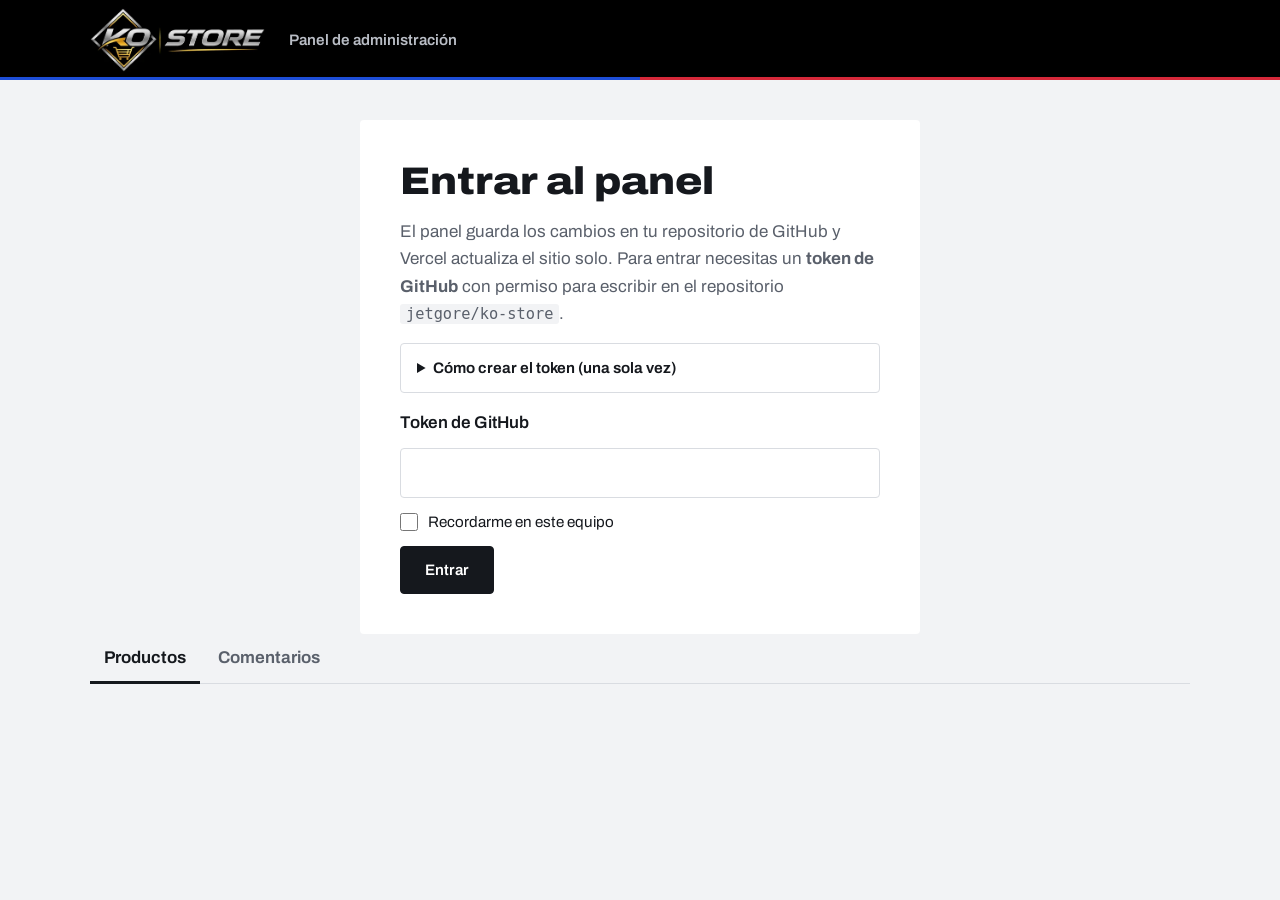
==== commit 82495383: "Agrega formulario de contacto por correo y comentarios con aprobación - Formularios de contacto (ayu" ====
--- a/admin.html
+++ b/admin.html
@@ -4,7 +4,7 @@
   <meta charset="utf-8">
   <meta name="viewport" content="width=device-width, initial-scale=1">
   <meta name="robots" content="noindex, nofollow">
-  <title>Panel de productos — KO Store</title>
+  <title>Panel de administración — KO Store</title>
   <link rel="icon" type="image/png" href="recursosgraficos/favicon.png">
   <link rel="preconnect" href="https://fonts.googleapis.com">
   <link rel="preconnect" href="https://fonts.gstatic.com" crossorigin>
@@ -18,7 +18,7 @@
       <a href="index.html" class="logo" aria-label="Ir al sitio">
         <img src="recursosgraficos/kostore-web.webp" alt="KO Store" width="131" height="48">
       </a>
-      <p class="admin-title">Panel de productos</p>
+      <p class="admin-title">Panel de administración</p>
       <button type="button" class="admin-logout" id="logout" hidden>Salir</button>
     </div>
   </header>
@@ -33,7 +33,7 @@
         <ol>
           <li>Entra a <a href="https://github.com/settings/personal-access-tokens/new" target="_blank" rel="noopener">GitHub → Settings → Fine-grained tokens</a>.</li>
           <li>En <em>Repository access</em> elige <em>Only select repositories</em> y marca solo <code id="repoName2"></code>.</li>
-          <li>En <em>Permissions → Repository permissions</em>, pon <em>Contents</em> en <em>Read and write</em>.</li>
+          <li>En <em>Permissions → Repository permissions</em>, pon <em>Contents</em> e <em>Issues</em> en <em>Read and write</em> (Issues es para revisar los comentarios).</li>
           <li>Crea el token, cópialo y pégalo aquí.</li>
         </ol>
       </details>
@@ -45,6 +45,11 @@
         <p class="form-msg" id="loginMsg" aria-live="polite"></p>
       </form>
     </section>
+
+    <nav class="admin-tabs" id="tabs" aria-label="Secciones del panel" hidden>
+      <button type="button" data-tab="panel" aria-current="page">Productos</button>
+      <button type="button" data-tab="comentarios">Comentarios <span class="tab-count" id="comCount" hidden></span></button>
+    </nav>
 
     <!-- Lista de productos -->
     <section id="panel" hidden>
@@ -78,6 +83,25 @@
         </table>
       </div>
     </section>
+
+    <!-- Comentarios: la web los envía (api/comentarios.js) como issues de GitHub -->
+    <section id="comentarios" hidden>
+      <div class="admin-toolbar">
+        <div>
+          <h1>Comentarios</h1>
+          <p class="admin-sub" id="comSummary"></p>
+        </div>
+        <div class="admin-actions">
+          <button type="button" class="btn btn-ghost" id="comReload">Actualizar</button>
+        </div>
+      </div>
+      <p class="form-msg error" id="comError" aria-live="polite"></p>
+      <h2 class="com-h">Por revisar</h2>
+      <p class="admin-sub">Solo se publican en la web los que apruebes.</p>
+      <ul class="com-list" id="comPendientes"></ul>
+      <h2 class="com-h">Publicados en la web</h2>
+      <ul class="com-list" id="comPublicados"></ul>
+    </section>
   </main>
 
   <!-- Barra para publicar -->
@@ -152,21 +176,11 @@
 
         <fieldset class="photos">
           <legend>Fotos</legend>
-          <div class="photo-slot" data-slot="img">
-            <div class="photo-prev"></div>
-            <div>
-              <p class="photo-label">Foto principal</p>
-              <label class="btn btn-ghost btn-sm">Subir foto<input type="file" accept="image/*" hidden></label>
-              <button type="button" class="link-btn photo-remove">Quitar</button>
-            </div>
-          </div>
-          <div class="photo-slot" data-slot="img2">
-            <div class="photo-prev"></div>
-            <div>
-              <p class="photo-label">Segunda foto (al pasar el mouse)</p>
-              <label class="btn btn-ghost btn-sm">Subir foto<input type="file" accept="image/*" hidden></label>
-              <button type="button" class="link-btn photo-remove">Quitar</button>
-            </div>
+          <p class="photo-help">La primera es la foto principal. Con 2 fotos, la segunda aparece al pasar el mouse; con 3 o más, la tarjeta muestra flechas para verlas todas.</p>
+          <ul class="photo-grid" id="photoGrid"></ul>
+          <div class="photo-add">
+            <label class="btn btn-ghost btn-sm" id="photoAddBtn">Agregar fotos<input type="file" id="photoInput" accept="image/*" multiple hidden></label>
+            <span class="photo-count" id="photoCount"></span>
           </div>
           <label class="check"><input type="checkbox" id="f-cover"> La foto es un primer plano: que llene todo el recuadro</label>
         </fieldset>
--- a/styles.css
+++ b/styles.css
@@ -244,6 +244,23 @@
 .ph-swap img + img { opacity: 0; }
 .product:hover .ph-swap img:first-child { opacity: 0; }
 .product:hover .ph-swap img + img { opacity: 1; }
+/* Galería (3 o más fotos) */
+.ph-gallery img { position: absolute; inset: 0; opacity: 0; transition: opacity .3s; }
+.ph-gallery img.is-on { opacity: 1; }
+.ph-nav {
+  position: absolute; top: 50%; z-index: 2; transform: translateY(-50%);
+  width: 34px; height: 34px; border-radius: 50%; border: 0;
+  display: grid; place-items: center; cursor: pointer;
+  color: var(--ink); background: rgba(255, 255, 255, .9); box-shadow: 0 1px 4px rgba(0, 0, 0, .15);
+  opacity: 0; transition: opacity .2s;
+}
+.ph-prev { left: 8px; }
+.ph-next { right: 8px; }
+.product:hover .ph-nav, .ph-nav:focus-visible { opacity: 1; }
+@media (hover: none) { .ph-nav { opacity: 1; } }
+.ph-dots { position: absolute; bottom: 10px; left: 0; right: 0; z-index: 2; display: flex; justify-content: center; gap: 5px; }
+.ph-dots i { width: 6px; height: 6px; border-radius: 50%; background: rgba(0, 0, 0, .2); }
+.ph-dots i.is-on { background: var(--ink); }
 
 /* ---------- Combate / poomsae ---------- */
 .dobok-split {
@@ -591,3 +608,45 @@
 @media (max-width: 760px) {
   .help-grid { grid-template-columns: 1fr; }
 }
+
+/* ---------- Formularios que envían a /api ---------- */
+/* Campo trampa para bots: fuera de la vista y del lector de pantalla */
+.hp { position: absolute; left: -9999px; width: 1px; height: 1px; overflow: hidden; }
+.form-msg:empty { display: none; }
+.btn[hidden] { display: none; }
+button[type="submit"]:disabled { opacity: .6; cursor: wait; }
+.contact-form, .review-form { display: grid; gap: 16px; max-width: 62ch; }
+.contact-form .btn, .review-form .btn { justify-self: start; }
+.contact-form .form-msg.error, .review-form .form-msg.error { color: var(--hong); }
+.row-fields { display: grid; grid-template-columns: 1fr 1fr; gap: 16px; }
+.help-lead { margin-top: 12px; color: var(--ink-soft); max-width: 40ch; }
+
+/* ---------- Comentarios ---------- */
+.reviews {
+  display: grid; grid-template-columns: 3fr 2fr;
+  gap: clamp(32px, 6vw, 80px); align-items: start;
+}
+.review-list { list-style: none; margin: 0 0 24px; padding: 0; display: grid; gap: 16px; }
+.review {
+  background: var(--paper);
+  border-left: 3px solid var(--chung);
+  border-radius: var(--radius);
+  padding: 20px 22px;
+}
+.review:nth-child(even) { border-left-color: var(--hong); }
+.review blockquote { margin: 0; font-size: 1.05rem; line-height: 1.55; white-space: pre-line; overflow-wrap: anywhere; }
+.review-meta { margin-top: 12px; font-size: .9rem; color: var(--ink-soft); }
+.review-meta strong { color: var(--ink); font-weight: 650; }
+.review-empty { border-left-color: var(--line); color: var(--ink-soft); }
+.review-form {
+  background: var(--paper);
+  border: 1.5px solid var(--ink);
+  border-radius: var(--radius);
+  padding: clamp(20px, 3vw, 32px);
+}
+.review-form h3 { font-size: 1.25rem; font-weight: 750; }
+.review-note { margin-top: -8px; color: var(--ink-soft); font-size: .92rem; }
+
+@media (max-width: 760px) {
+  .reviews, .row-fields { grid-template-columns: 1fr; }
+}
--- a/admin.css
+++ b/admin.css
@@ -86,13 +86,24 @@
 .chip-sm { min-height: 32px; padding: 0 12px; font-size: .82rem; }
 .photos { border: 1px solid var(--line); border-radius: var(--radius); padding: 14px 16px 16px; margin: 0; display: grid; gap: 14px; }
 .photos legend { font-weight: 650; padding: 0 6px; }
-.photo-slot { display: grid; grid-template-columns: 80px 1fr; gap: 14px; align-items: center; }
-.photo-slot > div:last-child { display: flex; flex-wrap: wrap; align-items: center; gap: 8px 12px; }
-.photo-label { width: 100%; font-size: .9rem; font-weight: 600; }
-.photo-prev { width: 80px; height: 100px; background: var(--mist); border-radius: 2px; display: grid; place-items: center; overflow: hidden; }
+.thumb-count { margin-top: 4px; font-size: .72rem; color: var(--ink-soft); text-align: center; }
+.photo-help { font-size: .85rem; color: var(--ink-soft); }
+.photo-grid { list-style: none; margin: 0; padding: 0; display: grid; grid-template-columns: repeat(auto-fill, minmax(96px, 1fr)); gap: 12px; }
+.photo-grid:empty { display: none; }
+.photo-item { display: grid; gap: 4px; }
+.photo-prev { position: relative; aspect-ratio: 4 / 5; background: var(--mist); border-radius: 2px; display: grid; place-items: center; overflow: hidden; border: 1px solid var(--line); }
 .photo-prev img { width: 100%; height: 100%; object-fit: contain; background: var(--paper); }
 .photo-prev img.cover { object-fit: cover; }
 .photo-prev span { font-size: .7rem; color: #A9AEB7; font-weight: 700; }
+.photo-main { position: absolute; top: 4px; left: 4px; padding: 1px 6px; border-radius: 8px; font-size: .65rem; font-weight: 700; text-transform: uppercase; color: var(--paper); background: var(--ink); }
+.photo-tools { display: flex; justify-content: space-between; align-items: center; }
+.photo-tools button { background: none; border: 1px solid var(--line); border-radius: 2px; width: 28px; height: 28px; display: grid; place-items: center; font: inherit; font-size: .9rem; color: var(--ink); cursor: pointer; }
+.photo-tools button:hover:not(:disabled) { border-color: var(--ink); }
+.photo-tools button:disabled { opacity: .3; cursor: default; }
+.photo-tools .photo-del { color: var(--hong); }
+.photo-add { display: flex; flex-wrap: wrap; align-items: center; gap: 8px 12px; }
+.photo-add .btn.is-disabled { opacity: .45; pointer-events: none; }
+.photo-count { font-size: .85rem; color: var(--ink-soft); }
 .checks { display: grid; gap: 10px; }
 
 @media (max-width: 760px) {
@@ -103,3 +114,30 @@
   .admin-table td, .admin-table th { padding: 10px 8px; }
   .row-actions { display: flex; flex-direction: column; align-items: flex-end; }
 }
+
+/* ---------- Pestañas ---------- */
+.admin-tabs { display: flex; gap: 4px; margin-bottom: 28px; border-bottom: 1px solid var(--line); }
+.admin-tabs button {
+  background: none; border: 0; border-bottom: 3px solid transparent;
+  padding: 10px 14px; margin-bottom: -1px;
+  font: inherit; font-weight: 650; color: var(--ink-soft); cursor: pointer;
+  display: inline-flex; align-items: center; gap: 8px;
+}
+.admin-tabs button[aria-current="page"] { color: var(--ink); border-bottom-color: var(--ink); }
+.admin-tabs button:hover { color: var(--ink); }
+.tab-count {
+  min-width: 22px; height: 22px; padding: 0 6px; border-radius: 11px;
+  background: var(--hong); color: var(--paper); font-size: .78rem; line-height: 22px; text-align: center;
+}
+.tab-count[hidden] { display: none; }
+
+/* ---------- Comentarios ---------- */
+.com-h { font-size: 1.15rem; font-weight: 750; margin-top: 32px; }
+.com-h + .admin-sub { margin-top: 4px; }
+.com-list { list-style: none; margin: 16px 0 0; padding: 0; display: grid; gap: 12px; }
+.com-item { background: var(--paper); border: 1px solid var(--line); border-radius: var(--radius); padding: 18px 20px; }
+.com-item blockquote { margin: 0; line-height: 1.55; white-space: pre-line; overflow-wrap: anywhere; }
+.com-meta { margin-top: 10px; font-size: .9rem; color: var(--ink-soft); }
+.com-meta strong { color: var(--ink); }
+.com-actions { margin-top: 14px; display: flex; flex-wrap: wrap; gap: 10px; align-items: center; }
+.com-empty { color: var(--ink-soft); padding: 8px 0; }
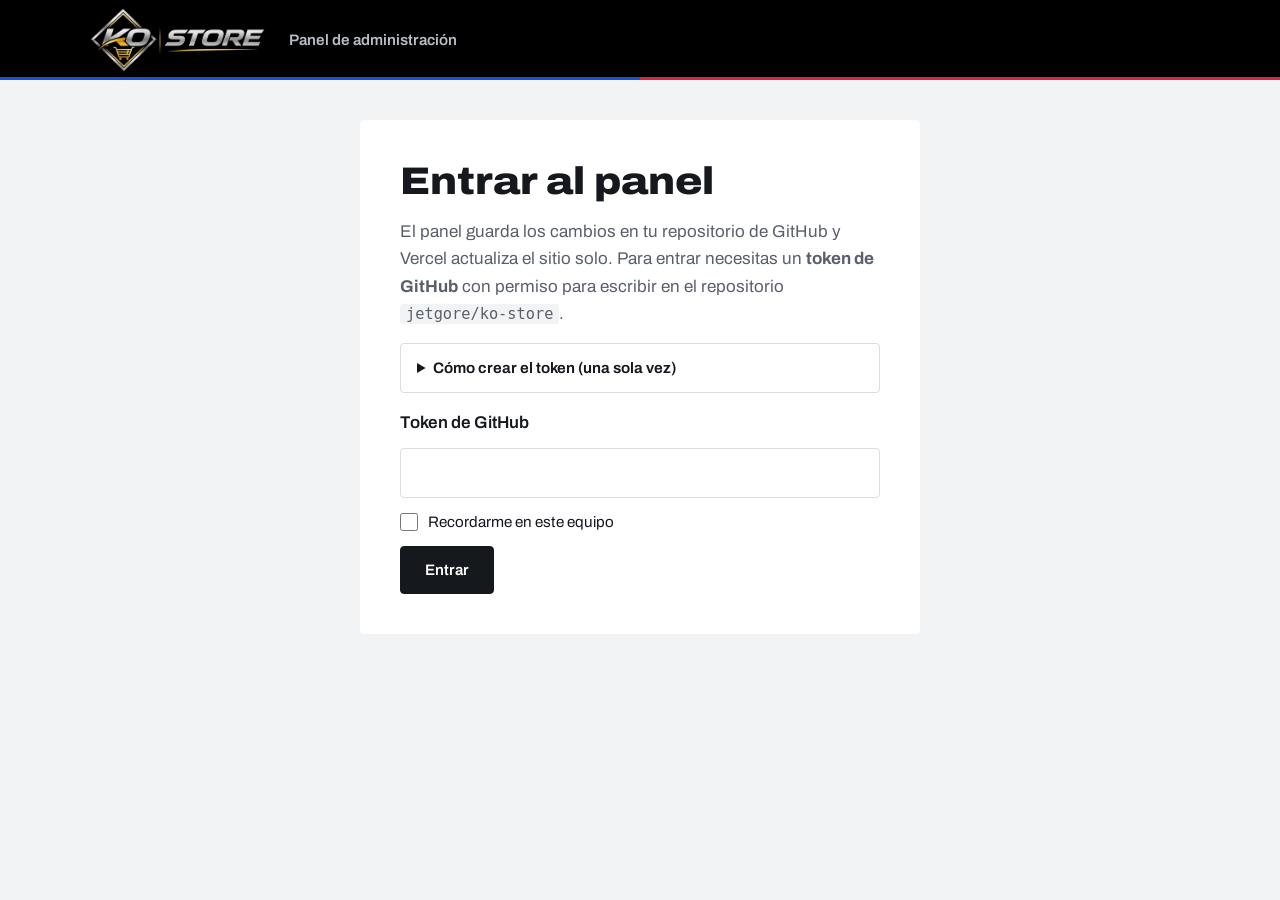
==== commit b7e5dc9d: "Agrega simulador de importación al panel Nueva pestaña "Importación" en admin.html: calcula el costo" ====
--- a/admin.html
+++ b/admin.html
@@ -49,6 +49,7 @@
     <nav class="admin-tabs" id="tabs" aria-label="Secciones del panel" hidden>
       <button type="button" data-tab="panel" aria-current="page">Productos</button>
       <button type="button" data-tab="comentarios">Comentarios <span class="tab-count" id="comCount" hidden></span></button>
+      <button type="button" data-tab="importacion">Importación</button>
     </nav>
 
     <!-- Lista de productos -->
@@ -102,6 +103,99 @@
       <h2 class="com-h">Publicados en la web</h2>
       <ul class="com-list" id="comPublicados"></ul>
     </section>
+
+    <!-- Simulador de importación: solo calcula en este navegador, no publica nada (importacion.js) -->
+    <section id="importacion" hidden>
+      <div class="admin-toolbar">
+        <div>
+          <h1>Simulador de importación</h1>
+          <p class="admin-sub">Costo puesto en Chile y margen por producto. Los escenarios se guardan solo en este navegador.</p>
+        </div>
+        <div class="admin-actions">
+          <label for="simEscenario" class="visually-hidden">Escenario guardado</label>
+          <select id="simEscenario" class="sim-select"></select>
+          <button type="button" class="btn btn-ghost btn-sm" id="simGuardar">Guardar como…</button>
+          <button type="button" class="link-btn danger" id="simBorrar">Borrar escenario</button>
+        </div>
+      </div>
+
+      <div class="sim-grid">
+        <fieldset class="admin-card sim-params">
+          <legend>Supuestos del pedido</legend>
+          <div class="field">
+            <label for="simProveedor">Proveedor</label>
+            <input id="simProveedor" data-param="proveedor">
+          </div>
+          <div class="row-2">
+            <div class="field">
+              <label for="simTc">Dólar (CLP por US$)</label>
+              <input id="simTc" type="number" inputmode="decimal" min="0" step="any" data-param="tc">
+            </div>
+            <div class="field">
+              <label for="simFlete">Flete internacional (US$)</label>
+              <input id="simFlete" type="number" inputmode="decimal" min="0" step="any" data-param="flete">
+            </div>
+            <div class="field">
+              <label for="simSeguro">Seguro (% del FOB)</label>
+              <input id="simSeguro" type="number" inputmode="decimal" min="0" step="any" data-param="seguro">
+            </div>
+            <div class="field">
+              <label for="simArancel">Arancel</label>
+              <select id="simArancel" data-param="arancel">
+                <option value="0">0 % (con TLC)</option>
+                <option value="6">6 % (sin TLC)</option>
+              </select>
+            </div>
+            <div class="field">
+              <label for="simAgente">Agente de aduana (US$)</label>
+              <input id="simAgente" type="number" inputmode="decimal" min="0" step="any" data-param="agente">
+            </div>
+            <div class="field">
+              <label for="simBanco">Transferencia y comisiones (US$)</label>
+              <input id="simBanco" type="number" inputmode="decimal" min="0" step="any" data-param="banco">
+            </div>
+            <div class="field">
+              <label for="simLocal">Gastos en Chile (CLP)</label>
+              <input id="simLocal" type="number" inputmode="numeric" min="0" step="any" data-param="local">
+            </div>
+            <div class="field">
+              <label for="simObjetivo">Margen objetivo (%)</label>
+              <input id="simObjetivo" type="number" inputmode="decimal" min="0" max="95" step="any" data-param="objetivo">
+            </div>
+          </div>
+          <p class="sim-note">Los gastos (flete, seguro, arancel, agente, etc.) se reparten según el valor FOB de cada producto. El arancel 0 % del TLC Chile–China exige el certificado de origen del proveedor. Gastos en Chile: retiro del puerto, despacho a bodega, etc. El IVA de la importación no se suma al costo porque se recupera como crédito fiscal.</p>
+        </fieldset>
+
+        <div class="admin-card sim-resumen" aria-live="polite">
+          <h2>Resumen</h2>
+          <dl id="simResumen"></dl>
+        </div>
+      </div>
+
+      <h2 class="com-h">Productos del pedido</h2>
+      <p class="admin-sub">FOB = precio unitario del proveedor en dólares. Venta = tu precio con IVA. "Precio sugerido" es el precio con IVA que da el margen objetivo.</p>
+      <div class="table-wrap sim-wrap">
+        <table class="admin-table sim-table">
+          <thead>
+            <tr>
+              <th scope="col">Producto</th>
+              <th scope="col">Cantidad</th>
+              <th scope="col">FOB (US$)</th>
+              <th scope="col">Venta (CLP)</th>
+              <th scope="col">Costo unitario</th>
+              <th scope="col">Margen</th>
+              <th scope="col">Precio sugerido</th>
+              <th scope="col"><span class="visually-hidden">Quitar</span></th>
+            </tr>
+          </thead>
+          <tbody id="simRows"></tbody>
+        </table>
+      </div>
+      <div class="sim-foot">
+        <button type="button" class="btn btn-ghost btn-sm" id="simAgregar">Agregar producto</button>
+        <button type="button" class="link-btn" id="simReset">Volver al pedido de ejemplo</button>
+      </div>
+    </section>
   </main>
 
   <!-- Barra para publicar -->
@@ -201,5 +295,6 @@
   <script src="config.js"></script>
   <script src="catalogo.js"></script>
   <script src="admin.js"></script>
+  <script src="importacion.js"></script>
 </body>
 </html>
--- a/admin.css
+++ b/admin.css
@@ -15,6 +15,7 @@
 
 /* Acceso */
 .admin-card { background: var(--paper); border-radius: var(--radius); padding: clamp(24px, 4vw, 40px); }
+.login[hidden], .admin-tabs[hidden] { display: none; }
 .login { max-width: 560px; margin: 0 auto; display: grid; gap: 16px; }
 .login > p { color: var(--ink-soft); }
 .help-token { border: 1px solid var(--line); border-radius: var(--radius); padding: 12px 16px; font-size: .95rem; }
@@ -141,3 +142,55 @@
 .com-meta strong { color: var(--ink); }
 .com-actions { margin-top: 14px; display: flex; flex-wrap: wrap; gap: 10px; align-items: center; }
 .com-empty { color: var(--ink-soft); padding: 8px 0; }
+
+/* ---------- Simulador de importación ---------- */
+.sim-select { min-height: 38px; min-width: 200px; font-size: .9rem; }
+.sim-grid { display: grid; grid-template-columns: minmax(0, 3fr) minmax(0, 2fr); gap: 20px; align-items: start; }
+.sim-params { margin: 0; border: 0; display: grid; gap: 16px; }
+.sim-params legend { float: left; width: 100%; font-weight: 750; font-size: 1.15rem; margin-bottom: 4px; }
+.sim-params .field label { display: block; font-size: .9rem; font-weight: 600; margin-bottom: 6px; }
+.sim-params select { width: 100%; min-height: 48px; }
+.sim-note { font-size: .85rem; color: var(--ink-soft); }
+.sim-resumen h2 { font-weight: 750; font-size: 1.15rem; margin-bottom: 12px; }
+.sim-resumen dl { margin: 0; display: grid; }
+.sim-resumen dl > div { display: flex; justify-content: space-between; gap: 12px; padding: 8px 0; border-bottom: 1px solid var(--line); font-size: .95rem; }
+.sim-resumen dt { color: var(--ink-soft); }
+.sim-resumen dd { margin: 0; font-weight: 700; font-variant-numeric: tabular-nums; text-align: right; white-space: nowrap; }
+.sim-resumen .sim-total { border-bottom: 1.5px solid var(--ink); }
+.sim-resumen .sim-total dt { color: var(--ink); font-weight: 650; }
+.sim-resumen .sim-total dd { font-size: 1.1rem; }
+.sim-resumen .pos dd { color: #15803D; }
+.sim-resumen .neg dd, .sim-out.neg { color: var(--hong); }
+.sim-wrap { margin-top: 16px; }
+.sim-table input { min-height: 40px; padding: 0 10px; font-size: .92rem; width: 100%; }
+.sim-table td:nth-child(1) { min-width: 200px; }
+.sim-table td:nth-child(2) { width: 90px; }
+.sim-table td:nth-child(3) { width: 100px; }
+.sim-table td:nth-child(4) { width: 120px; }
+.sim-out { font-weight: 700; white-space: nowrap; font-variant-numeric: tabular-nums; }
+.sim-out.pos { color: #15803D; }
+.sim-out.warn { color: #B45309; }
+.sim-del { text-align: right; }
+.sim-foot { display: flex; flex-wrap: wrap; gap: 12px 20px; align-items: center; margin-top: 16px; }
+
+@media (max-width: 900px) {
+  .sim-grid { grid-template-columns: 1fr; }
+}
+@media (max-width: 760px) {
+  .sim-select { flex: 1 1 100%; }
+  /* Cada producto como tarjeta */
+  .sim-wrap { background: none; overflow: visible; }
+  .sim-table thead { display: none; }
+  .sim-table, .sim-table tbody { display: block; }
+  .sim-table tr { display: grid; grid-template-columns: 1fr 1fr; gap: 10px 12px; background: var(--paper); border-radius: var(--radius); padding: 14px; margin-bottom: 12px; }
+  .sim-table td, .admin-table.sim-table td { display: block; width: auto; min-width: 0; padding: 0; border: 0; }
+  .sim-table td:nth-child(1) { grid-column: 1 / -1; }
+  .sim-table td[data-label]::before { content: attr(data-label); display: block; font-size: .75rem; font-weight: 650; color: var(--ink-soft); text-transform: uppercase; letter-spacing: .03em; margin-bottom: 4px; }
+  .sim-table .sim-del { grid-column: 1 / -1; text-align: left; }
+  .sim-table td.empty { grid-column: 1 / -1; }
+}
+@media (max-width: 760px) {
+  /* Con tres pestañas, la barra se desliza en vez de salirse de la pantalla */
+  .admin-tabs { overflow-x: auto; scrollbar-width: none; }
+  .admin-tabs button { flex: none; padding: 10px 10px; }
+}
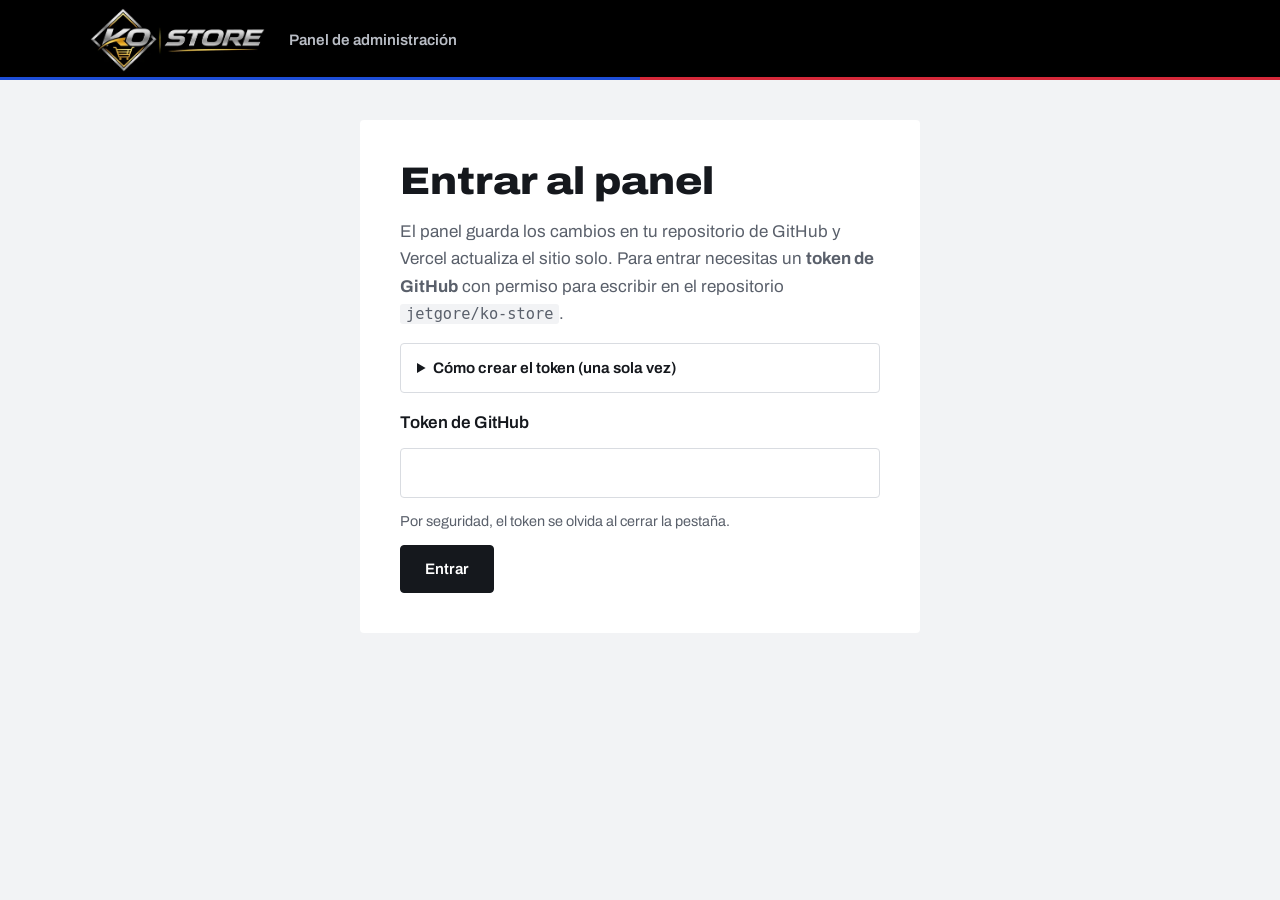
==== commit 571a3ff6: "Refuerza la seguridad de formularios, panel y cabeceras - api/_lib.js: límite de 5 envíos por IP cad" ====
--- a/admin.html
+++ b/admin.html
@@ -33,6 +33,7 @@
         <ol>
           <li>Entra a <a href="https://github.com/settings/personal-access-tokens/new" target="_blank" rel="noopener">GitHub → Settings → Fine-grained tokens</a>.</li>
           <li>En <em>Repository access</em> elige <em>Only select repositories</em> y marca solo <code id="repoName2"></code>.</li>
+          <li>En <em>Expiration</em> elige 30 días: si el token se filtra, deja de servir solo.</li>
           <li>En <em>Permissions → Repository permissions</em>, pon <em>Contents</em> e <em>Issues</em> en <em>Read and write</em> (Issues es para revisar los comentarios).</li>
           <li>Crea el token, cópialo y pégalo aquí.</li>
         </ol>
@@ -40,7 +41,7 @@
       <form id="loginForm" class="login-form">
         <label for="token">Token de GitHub</label>
         <input id="token" type="password" autocomplete="off" required>
-        <label class="check"><input type="checkbox" id="remember"> Recordarme en este equipo</label>
+        <p class="token-note">Por seguridad, el token se olvida al cerrar la pestaña.</p>
         <button type="submit" class="btn btn-primary">Entrar</button>
         <p class="form-msg" id="loginMsg" aria-live="polite"></p>
       </form>
@@ -248,6 +249,10 @@
           <label for="f-spec">Descripción corta</label>
           <textarea id="f-spec" rows="2"></textarea>
         </div>
+        <div class="field">
+          <label for="f-desc">Descripción completa (página del producto, ayuda a Google)</label>
+          <textarea id="f-desc" rows="5" placeholder="Materiales, para quién es, certificación WT, cómo elegir la talla…"></textarea>
+        </div>
         <div class="row-2">
           <div class="field">
             <label for="f-etiqueta">Etiqueta sobre la foto</label>
--- a/styles.css
+++ b/styles.css
@@ -428,6 +428,7 @@
 }
 .chips { display: flex; flex-wrap: wrap; gap: 8px; }
 .chip {
+  display: inline-flex; align-items: center; text-decoration: none;
   font: inherit; font-size: .92rem; font-weight: 600;
   min-height: 40px; padding: 0 16px;
   border: 1.5px solid var(--line); border-radius: 20px;
@@ -435,8 +436,8 @@
 }
 .chip span { color: var(--ink-soft); font-weight: 500; margin-left: 4px; }
 .chip:hover { border-color: var(--ink); }
-.chip[aria-pressed="true"] { background: var(--ink); border-color: var(--ink); color: var(--paper); }
-.chip[aria-pressed="true"] span { color: #B9BDC5; }
+.chip[aria-current="page"] { background: var(--ink); border-color: var(--ink); color: var(--paper); }
+.chip[aria-current="page"] span { color: #B9BDC5; }
 
 .toolbar-controls { display: flex; flex-wrap: wrap; gap: 12px; align-items: center; justify-content: space-between; }
 .search { position: relative; flex: 1 1 280px; max-width: 420px; }
@@ -613,6 +614,7 @@
 /* Campo trampa para bots: fuera de la vista y del lector de pantalla */
 .hp { position: absolute; left: -9999px; width: 1px; height: 1px; overflow: hidden; }
 .form-msg:empty { display: none; }
+.ko-turnstile { min-height: 65px; }
 .btn[hidden] { display: none; }
 button[type="submit"]:disabled { opacity: .6; cursor: wait; }
 .contact-form, .review-form { display: grid; gap: 16px; max-width: 62ch; }
@@ -650,3 +652,48 @@
 @media (max-width: 760px) {
   .reviews, .row-fields { grid-template-columns: 1fr; }
 }
+
+/* Nombre del producto en la tarjeta: enlace a su página */
+.product h3 a { color: inherit; text-decoration: none; }
+.product h3 a:hover { text-decoration: underline; text-underline-offset: 3px; }
+
+/* Ruta de navegación (Inicio › Categoría › Producto) */
+.crumbs { font-size: .88rem; color: var(--ink-soft); }
+.crumbs ol { list-style: none; display: flex; flex-wrap: wrap; gap: 6px; padding: 0; margin: 0; }
+.crumbs li + li::before { content: "›"; margin-right: 6px; }
+.crumbs a { color: inherit; }
+.crumbs [aria-current] { color: var(--ink); }
+.shop-head .crumbs { margin-bottom: 18px; }
+
+/* Texto de la categoría bajo la grilla */
+.cat-intro { padding: clamp(40px, 6vw, 64px) 0; border-top: 1px solid var(--line); }
+.cat-intro h2 { font-size: 1.4rem; font-weight: 750; }
+.cat-intro p { margin-top: 12px; max-width: 68ch; color: var(--ink-soft); }
+
+/* Página de producto */
+.pdp { padding: clamp(24px, 4vw, 40px) 0 clamp(48px, 7vw, 88px); }
+.pdp-grid { display: grid; grid-template-columns: minmax(0, 1.1fr) minmax(0, 1fr); gap: clamp(24px, 5vw, 64px); margin-top: 24px; align-items: start; }
+.pdp-main { aspect-ratio: 4 / 5; background: var(--paper); border: 1px solid var(--line); border-radius: var(--radius); display: grid; place-items: center; overflow: hidden; }
+.pdp-main img { width: 100%; height: 100%; object-fit: contain; padding: 16px; }
+.pdp-main img.cover { object-fit: cover; padding: 0; }
+.pdp-main span { font-weight: 900; font-stretch: 125%; font-size: 2rem; color: #C3C7CE; }
+.pdp-thumbs { display: flex; flex-wrap: wrap; gap: 10px; margin-top: 12px; }
+.pdp-thumbs button { width: 72px; height: 72px; padding: 4px; background: var(--paper); border: 1.5px solid var(--line); border-radius: var(--radius); cursor: pointer; }
+.pdp-thumbs button[aria-current="true"] { border-color: var(--ink); }
+.pdp-thumbs img { width: 100%; height: 100%; object-fit: contain; }
+.pdp-info h1 { font-weight: 850; font-stretch: 112%; font-size: clamp(1.8rem, 3.6vw, 2.8rem); line-height: 1.05; letter-spacing: -0.02em; margin-top: 6px; }
+.pdp-info .price { font-size: 1.6rem; margin-top: 18px; }
+.pdp-info .spec { font-size: 1rem; margin-top: 14px; flex-grow: 0; }
+.pdp-buy { margin-top: 22px; display: grid; gap: 6px; max-width: 420px; }
+.pdp-buy .btn-add { margin-top: 8px; background: var(--ink); color: var(--paper); }
+.pdp-buy .btn-add:hover { background: #2B3038; }
+.pdp-perks { margin-top: 26px; padding: 0; list-style: none; display: grid; gap: 8px; font-size: .92rem; color: var(--ink-soft); border-top: 1px solid var(--line); padding-top: 18px; }
+.pdp-perks a { color: var(--chung); }
+.pdp-desc { margin-top: 28px; display: grid; gap: 12px; color: var(--ink-soft); max-width: 62ch; }
+.pdp-desc h2 { font-size: 1.15rem; font-weight: 750; color: var(--ink); }
+.pdp-related { background: var(--mist); padding: clamp(48px, 7vw, 88px) 0; }
+.pdp-related h2 { font-size: 1.6rem; font-weight: 800; margin-bottom: 24px; }
+.product .btn-view { margin-top: 14px; min-height: 44px; }
+@media (max-width: 760px) {
+  .pdp-grid { grid-template-columns: 1fr; }
+}
--- a/admin.css
+++ b/admin.css
@@ -7,6 +7,7 @@
 .admin h1 { font-weight: 850; font-stretch: 112%; font-size: clamp(1.8rem, 3.5vw, 2.4rem); line-height: 1.1; }
 .admin code { font-size: .9em; background: var(--mist); padding: 1px 6px; border-radius: 3px; }
 .btn-sm { min-height: 38px; padding: 0 14px; font-size: .88rem; }
+.token-note { margin: 0; font-size: .9rem; color: var(--ink-soft); }
 .check { display: flex; align-items: center; gap: 10px; font-size: .95rem; cursor: pointer; }
 .check input { width: 18px; height: 18px; min-height: 0; margin: 0; accent-color: var(--ink); }
 .link-btn { background: none; border: 0; padding: 4px; font: inherit; font-size: .9rem; font-weight: 600; color: var(--ink); text-decoration: underline; text-underline-offset: 3px; cursor: pointer; }
